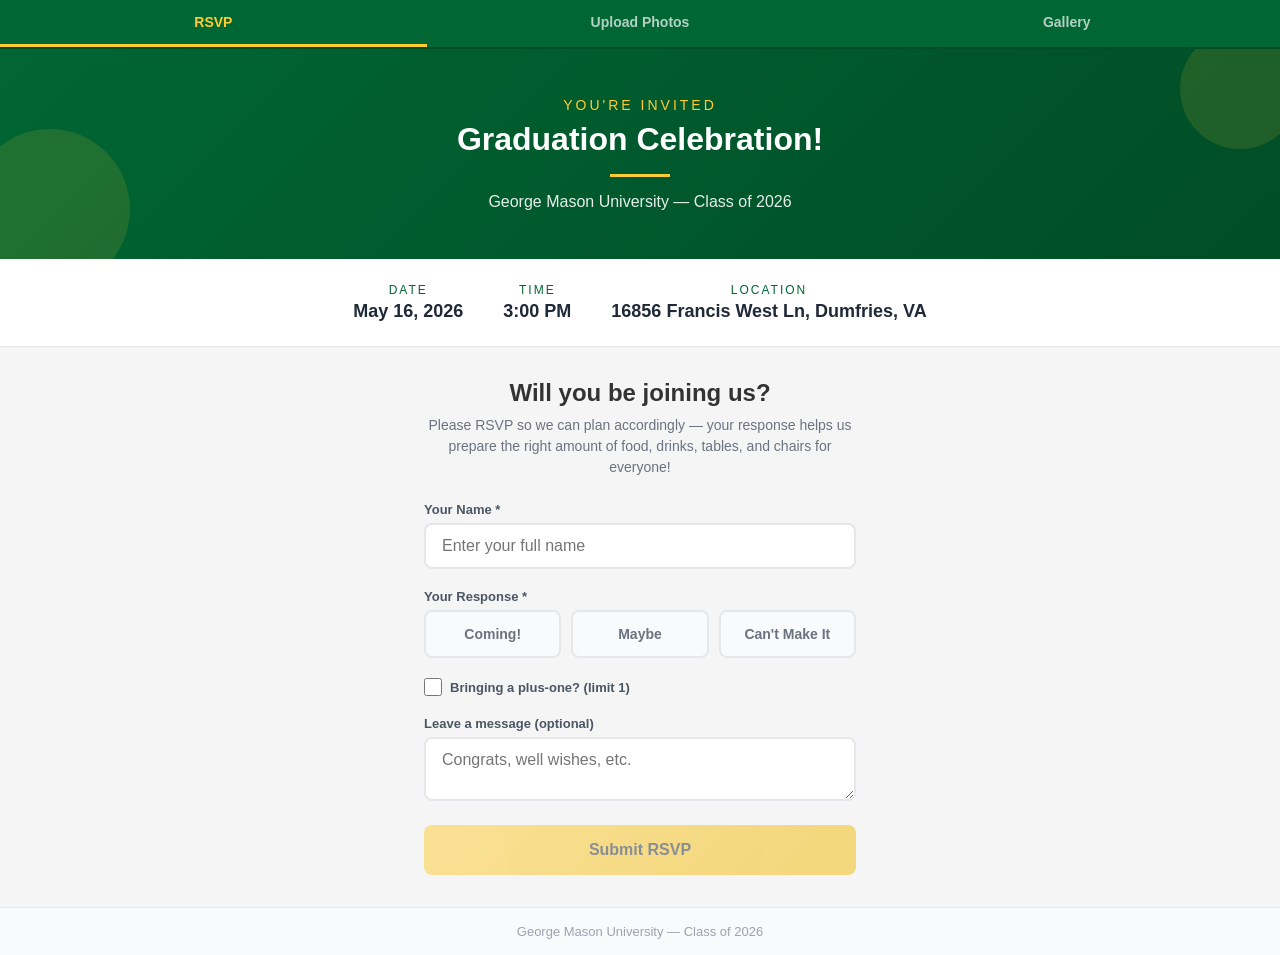
==== public/index.html @ f6e45eee "feat: merge RSVP, upload, and gallery into tabbed single page - New tab bar with RSVP | Upload Photo" ====
<!DOCTYPE html>
<html lang="en">
<head>
  <meta charset="UTF-8">
  <meta name="viewport" content="width=device-width, initial-scale=1.0">
  <meta name="robots" content="noindex, nofollow">
  <title>Graduation Celebration — George Mason University</title>
  <link rel="stylesheet" href="css/style.css">
</head>
<body>

  <!-- Tab Navigation -->
  <nav class="tab-bar">
    <button class="tab-btn active" data-tab="rsvp">RSVP</button>
    <button class="tab-btn" data-tab="upload">Upload Photos</button>
    <button class="tab-btn" data-tab="gallery">Gallery</button>
  </nav>

  <!-- ==================== RSVP TAB ==================== -->
  <div id="tab-rsvp" class="tab-content active">

    <!-- Hero -->
    <div class="hero">
      <p class="tag">You're Invited</p>
      <h1>Graduation Celebration!</h1>
      <div class="divider"></div>
      <p class="subtitle">George Mason University — Class of 2026</p>
    </div>

    <!-- Event Details -->
    <div class="event-details">
      <div>
        <p class="detail-label">Date</p>
        <p class="detail-value">May 16, 2026</p>
      </div>
      <div>
        <p class="detail-label">Time</p>
        <p class="detail-value">3:00 PM</p>
      </div>
      <div>
        <p class="detail-label">Location</p>
        <p class="detail-value">16856 Francis West Ln, Dumfries, VA</p>
      </div>
    </div>

    <!-- RSVP Form -->
    <div id="rsvp-form" class="form-container">
      <h2 style="text-align:center;margin-bottom:8px;">Will you be joining us?</h2>
      <p style="text-align:center;color:var(--gray-500);font-size:14px;margin-bottom:24px;line-height:1.5;">Please RSVP so we can plan accordingly — your response helps us prepare the right amount of food, drinks, tables, and chairs for everyone!</p>

      <div class="form-group">
        <label for="guest-name">Your Name *</label>
        <input type="text" id="guest-name" class="form-input" placeholder="Enter your full name" maxlength="199" required>
      </div>

      <div class="form-group">
        <label>Your Response *</label>
        <div class="response-buttons">
          <button type="button" class="response-btn" data-status="coming">Coming!</button>
          <button type="button" class="response-btn" data-status="maybe">Maybe</button>
          <button type="button" class="response-btn" data-status="not_coming">Can't Make It</button>
        </div>
      </div>

      <div class="form-group">
        <label style="display:flex;align-items:center;gap:8px;cursor:pointer;">
          <input type="checkbox" id="plus-one-check" style="width:18px;height:18px;accent-color:var(--gmu-green);">
          Bringing a plus-one? (limit 1)
        </label>
        <div id="plus-one-names" class="plus-one-names hidden" style="margin-top:10px;">
          <p class="section-label">Guest Name</p>
          <input type="text" id="plus-one-name" class="form-input" placeholder="Your guest's name" maxlength="199" required>
        </div>
      </div>

      <div class="form-group">
        <label for="guest-message">Leave a message (optional)</label>
        <textarea id="guest-message" class="form-input" placeholder="Congrats, well wishes, etc." maxlength="1999"></textarea>
      </div>

      <button type="button" id="submit-rsvp" class="btn-submit" disabled>Submit RSVP</button>
    </div>

    <!-- Success Message -->
    <div id="rsvp-success" class="success-message hidden">
      <h2 id="success-heading">Thank you!</h2>
      <p id="success-text"></p>
    </div>

    <!-- Footer -->
    <div class="footer">George Mason University — Class of 2026</div>
  </div>

  <!-- ==================== UPLOAD TAB ==================== -->
  <div id="tab-upload" class="tab-content">

    <!-- Hero -->
    <div class="hero">
      <p class="tag">Graduation Party 2026</p>
      <h1>Share Your Photos!</h1>
      <div class="divider"></div>
      <p class="subtitle">Upload pics from the celebration</p>
    </div>

    <!-- Upload Form -->
    <div id="upload-form" class="form-container">

      <div class="form-group">
        <label for="uploader-name">Your Name (optional)</label>
        <input type="text" id="uploader-name" class="form-input" placeholder="So we know who took these!">
      </div>

      <div class="form-group">
        <div class="upload-area" id="upload-area">
          <div class="icon">📸</div>
          <p class="label">Tap to choose photos</p>
          <p class="hint">or take a new one with your camera</p>
        </div>
        <input type="file" id="file-input" accept="image/*" capture="environment" multiple hidden>
      </div>

      <div id="thumbnails-container" class="form-group hidden">
        <label id="photo-count-label">Selected (0 photos)</label>
        <div id="thumbnails" class="thumbnails"></div>
      </div>

      <button type="button" id="upload-btn" class="btn-submit" disabled>Select photos to upload</button>

      <div id="upload-progress" class="upload-progress hidden">
        <span class="spinner"></span>
        <span id="progress-text">Uploading...</span>
      </div>
    </div>

    <!-- Success -->
    <div id="upload-success" class="success-message hidden">
      <h2>Uploaded!</h2>
      <p>Your photos have been added to the gallery.</p>
      <button type="button" id="upload-more-btn" class="btn-submit" style="max-width:300px;margin:24px auto 0;">Add More Photos</button>
    </div>

    <!-- Footer -->
    <div class="footer">George Mason University — Class of 2026</div>
  </div>

  <!-- ==================== GALLERY TAB ==================== -->
  <div id="tab-gallery" class="tab-content">

    <!-- Hero -->
    <div class="hero">
      <p class="tag">Graduation Party 2026</p>
      <h1>Photo Gallery</h1>
      <div class="divider"></div>
      <p class="subtitle" id="photo-total">Loading photos...</p>
    </div>

    <!-- Filters -->
    <div id="filter-chips" class="filter-chips"></div>

    <!-- Gallery Grid -->
    <div id="gallery-grid" class="gallery-grid"></div>

    <!-- Empty state -->
    <div id="empty-state" class="success-message hidden">
      <h2>No photos yet</h2>
      <p>Photos uploaded at the event will appear here!</p>
    </div>

    <!-- Lightbox -->
    <div id="lightbox" class="lightbox hidden">
      <span class="close" id="lightbox-close">&times;</span>
      <img id="lightbox-img" src="" alt="Full size photo">
      <div class="info" id="lightbox-info"></div>
    </div>

    <!-- Footer -->
    <div class="footer">
      <button type="button" id="download-all-btn" class="btn-action primary" style="margin-bottom:12px;">Download All Photos</button>
      <p>George Mason University — Class of 2026</p>
    </div>
  </div>

  <script type="module" src="js/tabs.js"></script>
</body>
</html>
---- public/css/style.css ----
/* === Reset & Base === */
*, *::before, *::after { box-sizing: border-box; margin: 0; padding: 0; }
body {
  font-family: -apple-system, BlinkMacSystemFont, 'Segoe UI', Roboto, sans-serif;
  color: #333;
  background: #f5f5f5;
  min-height: 100vh;
}
a { color: #006633; text-decoration: none; }

/* === Tab Navigation === */
.tab-bar {
  position: sticky;
  top: 0;
  z-index: 100;
  display: flex;
  background: var(--gmu-green);
  border-bottom: 2px solid var(--gmu-green-dark);
}
.tab-btn {
  flex: 1;
  padding: 14px 8px;
  background: none;
  border: none;
  border-bottom: 3px solid transparent;
  color: rgba(255,255,255,0.7);
  font-size: 14px;
  font-weight: 600;
  font-family: inherit;
  cursor: pointer;
  transition: all 0.2s;
  text-align: center;
}
.tab-btn:hover { color: var(--white); }
.tab-btn.active {
  color: var(--gmu-gold);
  border-bottom-color: var(--gmu-gold);
}

/* === Tab Content === */
.tab-content { display: none; }
.tab-content.active { display: block; }

/* === GMU Colors === */
:root {
  --gmu-green: #006633;
  --gmu-green-dark: #004d26;
  --gmu-gold: #FFCC33;
  --gmu-gold-dark: #f0b800;
  --white: #ffffff;
  --gray-50: #f9fafb;
  --gray-100: #f3f4f6;
  --gray-200: #e5e7eb;
  --gray-400: #9ca3af;
  --gray-500: #6b7280;
  --gray-600: #4b5563;
  --gray-700: #374151;
  --gray-800: #1f2937;
  --red: #e74c3c;
}

/* === Hero Banner === */
.hero {
  background: linear-gradient(135deg, var(--gmu-green) 0%, var(--gmu-green-dark) 100%);
  padding: 48px 24px;
  text-align: center;
  color: var(--white);
  position: relative;
  overflow: hidden;
}
.hero::before, .hero::after {
  content: '';
  position: absolute;
  background: var(--gmu-gold);
  border-radius: 50%;
  opacity: 0.12;
}
.hero::before { width: 120px; height: 120px; top: -20px; right: -20px; }
.hero::after { width: 160px; height: 160px; bottom: -30px; left: -30px; }
.hero .tag {
  font-size: 14px;
  text-transform: uppercase;
  letter-spacing: 3px;
  color: var(--gmu-gold);
  margin-bottom: 8px;
}
.hero h1 { font-size: 32px; font-weight: 700; }
.hero .divider {
  width: 60px; height: 3px;
  background: var(--gmu-gold);
  margin: 16px auto;
}
.hero .subtitle {
  font-size: 16px;
  opacity: 0.9;
}

/* === Event Details Bar === */
.event-details {
  padding: 24px;
  text-align: center;
  border-bottom: 1px solid var(--gray-200);
  background: var(--white);
  display: flex;
  justify-content: center;
  gap: 40px;
  flex-wrap: wrap;
}
.event-details .detail-label {
  font-size: 12px;
  text-transform: uppercase;
  letter-spacing: 2px;
  color: var(--gmu-green);
  margin-bottom: 4px;
}
.event-details .detail-value {
  font-size: 18px;
  font-weight: 600;
  color: var(--gray-800);
}

/* === Form Elements === */
.form-container {
  max-width: 480px;
  margin: 0 auto;
  padding: 32px 24px;
}
.form-group { margin-bottom: 20px; }
.form-group label {
  display: block;
  font-size: 13px;
  font-weight: 600;
  color: var(--gray-600);
  margin-bottom: 6px;
}
.form-input {
  width: 100%;
  border: 2px solid var(--gray-200);
  border-radius: 8px;
  padding: 12px 16px;
  font-size: 16px;
  color: var(--gray-800);
  transition: border-color 0.2s;
  font-family: inherit;
}
.form-input:focus {
  outline: none;
  border-color: var(--gmu-green);
}
textarea.form-input { resize: vertical; min-height: 60px; }

/* === Response Buttons === */
.response-buttons { display: flex; gap: 10px; }
.response-btn {
  flex: 1;
  padding: 14px;
  border-radius: 8px;
  text-align: center;
  font-weight: 600;
  font-size: 14px;
  cursor: pointer;
  border: 2px solid var(--gray-200);
  background: var(--gray-50);
  color: var(--gray-500);
  transition: all 0.2s;
}
.response-btn:hover { border-color: var(--gmu-green); }
.response-btn.active-coming { background: var(--gmu-green); color: var(--white); border-color: var(--gmu-green); }
.response-btn.active-maybe { background: var(--gmu-gold); color: var(--gray-800); border-color: var(--gmu-gold); }
.response-btn.active-not-coming { background: var(--red); color: var(--white); border-color: var(--red); }

/* === Plus-One Stepper === */
.stepper { display: flex; align-items: center; gap: 16px; margin-bottom: 12px; }
.stepper-btn {
  width: 36px; height: 36px;
  border-radius: 50%;
  display: flex;
  align-items: center;
  justify-content: center;
  font-weight: bold;
  font-size: 18px;
  cursor: pointer;
  border: none;
  transition: opacity 0.2s;
}
.stepper-btn:disabled { opacity: 0.4; cursor: not-allowed; }
.stepper-btn.minus { background: var(--gray-100); color: var(--gray-600); }
.stepper-btn.plus { background: var(--gmu-green); color: var(--white); }
.stepper-count { font-size: 20px; font-weight: 600; min-width: 24px; text-align: center; }

.plus-one-names {
  background: var(--gray-50);
  border-radius: 8px;
  padding: 14px;
  border: 1px solid var(--gray-200);
}
.plus-one-names .section-label {
  font-size: 11px;
  text-transform: uppercase;
  letter-spacing: 1px;
  color: var(--gmu-green);
  font-weight: 600;
  margin-bottom: 10px;
}
.plus-one-names .form-input { margin-bottom: 8px; }
.plus-one-names .form-input:last-child { margin-bottom: 0; }

/* === Submit Button === */
.btn-submit {
  width: 100%;
  padding: 16px;
  border-radius: 8px;
  text-align: center;
  font-weight: 700;
  font-size: 16px;
  color: var(--gray-800);
  background: linear-gradient(135deg, var(--gmu-gold), var(--gmu-gold-dark));
  border: none;
  cursor: pointer;
  transition: opacity 0.2s;
  font-family: inherit;
}
.btn-submit:hover { opacity: 0.9; }
.btn-submit:disabled { opacity: 0.5; cursor: not-allowed; }

/* === Spinner === */
.spinner {
  display: inline-block;
  width: 18px; height: 18px;
  border: 3px solid var(--gray-400);
  border-top-color: var(--gmu-green);
  border-radius: 50%;
  animation: spin 0.6s linear infinite;
  vertical-align: middle;
}
@keyframes spin { to { transform: rotate(360deg); } }

/* === Success Message === */
.success-message {
  text-align: center;
  padding: 48px 24px;
}
.success-message h2 { color: var(--gmu-green); margin-bottom: 8px; }
.success-message p { color: var(--gray-500); }

/* === Upload Area === */
.upload-area {
  border: 3px dashed var(--gmu-green);
  border-radius: 12px;
  padding: 32px 20px;
  text-align: center;
  background: #f0faf4;
  cursor: pointer;
  transition: background 0.2s;
}
.upload-area:hover { background: #e0f5ea; }
.upload-area .icon { font-size: 36px; margin-bottom: 8px; }
.upload-area .label { font-size: 15px; font-weight: 600; color: var(--gmu-green); }
.upload-area .hint { font-size: 12px; color: var(--gray-400); margin-top: 4px; }

/* === Thumbnail Previews === */
.thumbnails { display: flex; gap: 8px; flex-wrap: wrap; margin-bottom: 16px; }
.thumbnail {
  width: 72px; height: 72px;
  border-radius: 8px;
  overflow: hidden;
  position: relative;
  background: var(--gray-100);
}
.thumbnail img { width: 100%; height: 100%; object-fit: cover; }
.thumbnail .remove {
  position: absolute; top: -4px; right: -4px;
  width: 20px; height: 20px;
  background: var(--red); border-radius: 50%;
  color: var(--white); font-size: 12px;
  display: flex; align-items: center; justify-content: center;
  cursor: pointer; border: 2px solid var(--white);
}

/* === Upload Progress === */
.upload-progress {
  background: #f0faf4;
  border-radius: 8px;
  padding: 10px 14px;
  display: flex;
  align-items: center;
  gap: 10px;
  font-size: 13px;
  color: var(--gmu-green);
  font-weight: 500;
}

/* === Photo Gallery Grid === */
.gallery-grid {
  display: grid;
  grid-template-columns: repeat(auto-fill, minmax(200px, 1fr));
  gap: 8px;
  padding: 16px;
}
.gallery-item {
  aspect-ratio: 1;
  border-radius: 8px;
  overflow: hidden;
  cursor: pointer;
  position: relative;
}
.gallery-item img { width: 100%; height: 100%; object-fit: cover; transition: transform 0.2s; }
.gallery-item:hover img { transform: scale(1.05); }
.gallery-item .photo-info {
  position: absolute; bottom: 0; left: 0; right: 0;
  background: linear-gradient(transparent, rgba(0,0,0,0.7));
  padding: 8px;
  color: var(--white);
  font-size: 11px;
  opacity: 0;
  transition: opacity 0.2s;
}
.gallery-item:hover .photo-info { opacity: 1; }

/* === Filter Chips === */
.filter-chips { display: flex; gap: 8px; padding: 16px; flex-wrap: wrap; }
.chip {
  padding: 6px 14px;
  border-radius: 20px;
  font-size: 12px;
  font-weight: 500;
  cursor: pointer;
  border: none;
  background: var(--gray-100);
  color: var(--gray-500);
  transition: all 0.2s;
  font-family: inherit;
}
.chip.active { background: var(--gmu-green); color: var(--white); font-weight: 600; }

/* === Lightbox === */
.lightbox {
  position: fixed; inset: 0;
  background: rgba(0,0,0,0.9);
  display: flex; align-items: center; justify-content: center;
  z-index: 1000;
  cursor: pointer;
}
.lightbox img { max-width: 90%; max-height: 90%; object-fit: contain; border-radius: 4px; }
.lightbox .info {
  position: absolute; bottom: 24px;
  color: var(--white);
  text-align: center;
  font-size: 14px;
}
.lightbox .close {
  position: absolute; top: 16px; right: 16px;
  color: var(--white); font-size: 32px;
  cursor: pointer;
}
.lightbox.hidden { display: none; }

/* === Admin Nav === */
.admin-nav {
  background: var(--gmu-green);
  padding: 12px 24px;
  display: flex;
  justify-content: space-between;
  align-items: center;
}
.admin-nav .brand { color: var(--gmu-gold); font-weight: 700; font-size: 16px; }
.admin-nav .user-info { display: flex; align-items: center; gap: 12px; }
.admin-nav .email { color: var(--white); font-size: 13px; opacity: 0.8; }
.btn-signout {
  padding: 6px 14px;
  background: rgba(255,255,255,0.15);
  border-radius: 6px;
  color: var(--white);
  font-size: 12px;
  font-weight: 600;
  cursor: pointer;
  border: none;
  font-family: inherit;
}

/* === Stat Cards === */
.stat-cards { display: grid; grid-template-columns: repeat(4, 1fr); gap: 12px; margin-bottom: 24px; }
.stat-card {
  background: var(--white);
  border-radius: 10px;
  padding: 18px;
  text-align: center;
  box-shadow: 0 1px 3px rgba(0,0,0,0.08);
}
.stat-card .stat-label {
  font-size: 11px;
  text-transform: uppercase;
  letter-spacing: 1px;
  color: var(--gray-400);
  margin-bottom: 6px;
}
.stat-card .stat-value { font-size: 32px; font-weight: 700; }
.stat-card .stat-sub { font-size: 11px; color: var(--gray-400); margin-top: 4px; }
.stat-value.green { color: var(--gmu-green); }
.stat-value.gold { color: var(--gmu-gold-dark); }
.stat-value.red { color: var(--red); }

/* === Headcount Banner === */
.headcount-banner {
  background: var(--gmu-green);
  border-radius: 10px;
  padding: 16px 20px;
  margin-bottom: 24px;
  display: flex;
  justify-content: space-between;
  align-items: center;
}
.headcount-banner .label { color: var(--gmu-gold); font-size: 12px; text-transform: uppercase; letter-spacing: 1px; }
.headcount-banner .sublabel { color: rgba(255,255,255,0.7); font-size: 13px; margin-top: 4px; }
.headcount-banner .count { font-size: 40px; font-weight: 700; color: var(--white); }

/* === Action Buttons === */
.action-buttons { display: flex; gap: 10px; margin-bottom: 20px; flex-wrap: wrap; }
.btn-action {
  padding: 10px 20px;
  border-radius: 8px;
  font-size: 13px;
  font-weight: 600;
  cursor: pointer;
  border: none;
  font-family: inherit;
  transition: opacity 0.2s;
}
.btn-action:hover { opacity: 0.85; }
.btn-action.primary { background: var(--gmu-gold); color: var(--gray-800); }
.btn-action.secondary { background: var(--white); color: var(--gmu-green); border: 2px solid var(--gmu-green); }
.btn-action.ghost { background: var(--white); color: var(--gray-500); border: 2px solid var(--gray-200); }

/* === RSVP Table === */
.rsvp-table-container {
  background: var(--white);
  border-radius: 10px;
  box-shadow: 0 1px 3px rgba(0,0,0,0.08);
  overflow-x: auto;
}
.table-header {
  padding: 16px 20px;
  border-bottom: 1px solid var(--gray-200);
  display: flex;
  justify-content: space-between;
  align-items: center;
}
.table-header h3 { font-size: 15px; }
.rsvp-table { width: 100%; border-collapse: collapse; }
.rsvp-table thead th {
  padding: 10px 20px;
  background: var(--gray-50);
  border-bottom: 1px solid var(--gray-200);
  font-size: 11px;
  text-transform: uppercase;
  letter-spacing: 1px;
  color: var(--gray-400);
  font-weight: 600;
  text-align: left;
}
.rsvp-table tbody td {
  padding: 14px 20px;
  border-bottom: 1px solid var(--gray-100);
  font-size: 13px;
}
.rsvp-table tbody tr:last-child td { border-bottom: none; }

/* === Status Badges === */
.badge {
  padding: 3px 10px;
  border-radius: 12px;
  font-size: 11px;
  font-weight: 600;
  display: inline-block;
}
.badge.coming { background: #e8f5e9; color: var(--gmu-green); }
.badge.maybe { background: #fff8e1; color: #f0a500; }
.badge.not-coming { background: #fce4ec; color: var(--red); }

/* === Delete Button === */
.btn-delete {
  color: var(--red);
  cursor: pointer;
  font-size: 12px;
  background: none;
  border: none;
  font-weight: 500;
  font-family: inherit;
}
.btn-delete:hover { text-decoration: underline; }

/* === Auth Form === */
.auth-container {
  max-width: 400px;
  margin: 80px auto;
  padding: 32px;
  background: var(--white);
  border-radius: 12px;
  box-shadow: 0 2px 8px rgba(0,0,0,0.1);
  text-align: center;
}
.auth-container h2 { color: var(--gmu-green); margin-bottom: 24px; }
.auth-error {
  background: #fce4ec;
  color: var(--red);
  padding: 10px;
  border-radius: 8px;
  font-size: 13px;
  margin-bottom: 16px;
  display: none;
}

/* === Footer === */
.footer {
  background: var(--gray-50);
  padding: 16px;
  text-align: center;
  font-size: 13px;
  color: var(--gray-400);
  border-top: 1px solid var(--gray-200);
}

/* === Live Indicator === */
.live-indicator {
  text-align: center;
  margin-top: 16px;
  font-size: 12px;
  color: var(--gray-400);
}
.live-dot {
  display: inline-block;
  width: 8px; height: 8px;
  background: var(--gmu-green);
  border-radius: 50%;
  margin-right: 6px;
  animation: pulse 2s infinite;
}
@keyframes pulse {
  0%, 100% { opacity: 1; }
  50% { opacity: 0.4; }
}

/* === QR Modal === */
.qr-modal {
  position: fixed; inset: 0;
  background: rgba(0,0,0,0.5);
  display: flex; align-items: center; justify-content: center;
  z-index: 1000;
}
.qr-modal.hidden { display: none; }
.qr-modal .qr-content {
  background: var(--white);
  border-radius: 12px;
  padding: 32px;
  text-align: center;
  max-width: 360px;
}
.qr-modal .qr-content h3 { margin-bottom: 16px; color: var(--gmu-green); }
.qr-modal .qr-content canvas { margin: 16px auto; }
.qr-modal .qr-content p { font-size: 13px; color: var(--gray-500); margin-top: 12px; }

/* === Responsive === */
@media (max-width: 768px) {
  .hero { padding: 36px 20px; }
  .hero h1 { font-size: 24px; }
  .event-details { gap: 20px; }
  .stat-cards { grid-template-columns: repeat(2, 1fr); }
  .gallery-grid { grid-template-columns: repeat(auto-fill, minmax(140px, 1fr)); }
  .rsvp-table { font-size: 12px; }
  .rsvp-table thead th, .rsvp-table tbody td { padding: 10px 12px; }
  .headcount-banner { flex-direction: column; text-align: center; gap: 8px; }
  .headcount-banner .count { font-size: 32px; }
}
@media (max-width: 480px) {
  .response-buttons { flex-direction: column; }
  .stat-cards { grid-template-columns: 1fr 1fr; }
  .action-buttons { flex-direction: column; }
}

/* === Hidden utility === */
.hidden { display: none !important; }
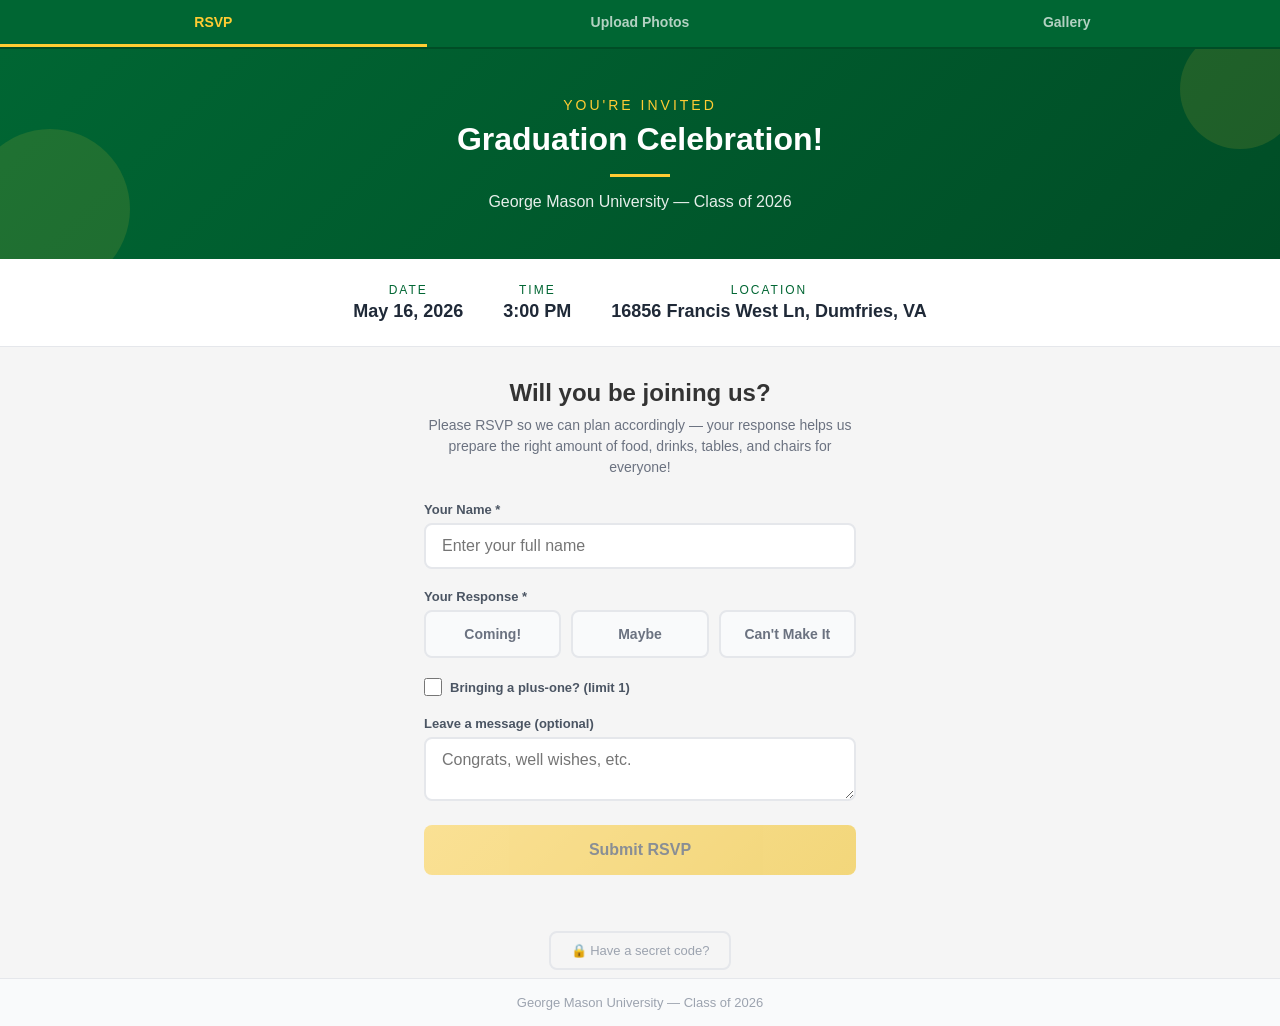
==== commit aa21e462: "feat: add secret code memories feature with confetti animation - Secret code entry (GQPB) on RSVP ta" ====
--- a/public/index.html
+++ b/public/index.html
@@ -5,7 +5,7 @@
   <meta name="viewport" content="width=device-width, initial-scale=1.0">
   <meta name="robots" content="noindex, nofollow">
   <title>Graduation Celebration — George Mason University</title>
-  <link rel="stylesheet" href="css/style.css">
+  <link rel="stylesheet" href="css/style.css?v=3">
 </head>
 <body>
 
@@ -14,6 +14,7 @@
     <button class="tab-btn active" data-tab="rsvp">RSVP</button>
     <button class="tab-btn" data-tab="upload">Upload Photos</button>
     <button class="tab-btn" data-tab="gallery">Gallery</button>
+    <button class="tab-btn memories-tab hidden" data-tab="memories" id="memories-tab-btn">Memories</button>
   </nav>
 
   <!-- ==================== RSVP TAB ==================== -->
@@ -87,8 +88,29 @@
       <p id="success-text"></p>
     </div>
 
+    <!-- Secret Code Entry -->
+    <div style="text-align:center;padding:24px 0 8px;">
+      <button type="button" class="secret-code-btn" id="secret-code-btn">🔒 Have a secret code?</button>
+    </div>
+
     <!-- Footer -->
     <div class="footer">George Mason University — Class of 2026</div>
+  </div>
+
+  <!-- Code Entry Modal -->
+  <div id="code-modal" class="code-modal hidden">
+    <div class="code-modal-content">
+      <h3>Enter Secret Code</h3>
+      <div class="code-inputs" id="code-inputs">
+        <input type="text" class="code-input" maxlength="1" autocomplete="off">
+        <input type="text" class="code-input" maxlength="1" autocomplete="off">
+        <input type="text" class="code-input" maxlength="1" autocomplete="off">
+        <input type="text" class="code-input" maxlength="1" autocomplete="off">
+      </div>
+      <div class="code-error" id="code-error"></div>
+      <button type="button" class="btn-submit" id="code-unlock-btn" style="max-width:200px;margin:0 auto;">Unlock</button>
+      <button type="button" id="code-close-btn" style="background:none;border:none;color:var(--gray-400);font-size:13px;margin-top:12px;cursor:pointer;font-family:inherit;">Cancel</button>
+    </div>
   </div>
 
   <!-- ==================== UPLOAD TAB ==================== -->
@@ -166,13 +188,6 @@
       <p>Photos uploaded at the event will appear here!</p>
     </div>
 
-    <!-- Lightbox -->
-    <div id="lightbox" class="lightbox hidden">
-      <span class="close" id="lightbox-close">&times;</span>
-      <img id="lightbox-img" src="" alt="Full size photo">
-      <div class="info" id="lightbox-info"></div>
-    </div>
-
     <!-- Footer -->
     <div class="footer">
       <button type="button" id="download-all-btn" class="btn-action primary" style="margin-bottom:12px;">Download All Photos</button>
@@ -180,6 +195,34 @@
     </div>
   </div>
 
+  <!-- ==================== MEMORIES TAB (hidden until unlocked) ==================== -->
+  <div id="tab-memories" class="tab-content hidden">
+
+    <!-- Cotton Candy Hero -->
+    <div class="hero-memories">
+      <h1>Girl Queen Pussy Boss</h1>
+    </div>
+
+    <!-- Memories Grid -->
+    <div id="memories-grid" class="memories-grid"></div>
+
+    <!-- Empty state -->
+    <div id="memories-empty" class="memories-empty hidden">
+      <h2>Memories coming soon!</h2>
+      <p>Check back later for photos and videos.</p>
+    </div>
+
+    <!-- Footer -->
+    <div class="memories-footer">Made with love</div>
+  </div>
+
+  <!-- Shared Lightbox (used by gallery and memories) -->
+  <div id="lightbox" class="lightbox hidden">
+    <span class="close" id="lightbox-close">&times;</span>
+    <img id="lightbox-img" src="" alt="Full size photo">
+    <div class="info" id="lightbox-info"></div>
+  </div>
+
   <script type="module" src="js/tabs.js"></script>
 </body>
 </html>
--- a/public/css/style.css
+++ b/public/css/style.css
@@ -559,6 +559,181 @@
 .qr-modal .qr-content canvas { margin: 16px auto; }
 .qr-modal .qr-content p { font-size: 13px; color: var(--gray-500); margin-top: 12px; }
 
+/* === Secret Code Entry === */
+.secret-code-btn {
+  display: inline-flex;
+  align-items: center;
+  gap: 6px;
+  background: none;
+  border: 2px solid var(--gray-200);
+  border-radius: 8px;
+  padding: 10px 20px;
+  color: var(--gray-400);
+  font-size: 13px;
+  cursor: pointer;
+  font-family: inherit;
+  transition: border-color 0.2s;
+}
+.secret-code-btn:hover { border-color: var(--gray-400); }
+
+.code-modal {
+  position: fixed; inset: 0;
+  background: rgba(0,0,0,0.5);
+  display: flex; align-items: center; justify-content: center;
+  z-index: 1000;
+}
+.code-modal.hidden { display: none; }
+.code-modal-content {
+  background: var(--white);
+  border-radius: 12px;
+  padding: 32px;
+  text-align: center;
+  max-width: 320px;
+  width: 90%;
+}
+.code-modal-content h3 { color: var(--gray-800); margin-bottom: 16px; }
+.code-inputs {
+  display: flex;
+  gap: 8px;
+  justify-content: center;
+  margin-bottom: 16px;
+}
+.code-input {
+  width: 48px; height: 56px;
+  border: 2px solid var(--gray-200);
+  border-radius: 8px;
+  font-size: 24px;
+  font-weight: 700;
+  text-align: center;
+  text-transform: uppercase;
+  font-family: inherit;
+  color: var(--gray-800);
+  transition: border-color 0.2s;
+}
+.code-input:focus { outline: none; border-color: #FF9ECD; }
+.code-error {
+  color: var(--red);
+  font-size: 13px;
+  margin-bottom: 12px;
+  min-height: 20px;
+}
+.code-inputs.shake {
+  animation: shake 0.4s ease-in-out;
+}
+@keyframes shake {
+  0%, 100% { transform: translateX(0); }
+  20%, 60% { transform: translateX(-8px); }
+  40%, 80% { transform: translateX(8px); }
+}
+
+/* === Confetti === */
+.confetti-container {
+  position: fixed;
+  top: 0; left: 0;
+  width: 100%; height: 100%;
+  pointer-events: none;
+  z-index: 9999;
+  overflow: hidden;
+}
+.confetti-piece {
+  position: absolute;
+  top: -20px;
+  width: 10px; height: 10px;
+  opacity: 0.9;
+  animation: confetti-fall linear forwards;
+}
+@keyframes confetti-fall {
+  0% { transform: translateY(0) rotate(0deg); opacity: 1; }
+  100% { transform: translateY(100vh) rotate(720deg); opacity: 0; }
+}
+
+/* === Cotton Candy Theme (Memories) === */
+.hero-memories {
+  background: linear-gradient(135deg, #FF9ECD 0%, #E8B4F8 50%, #B5E8F7 100%);
+  padding: 48px 24px;
+  text-align: center;
+  color: var(--white);
+  position: relative;
+  overflow: hidden;
+}
+.hero-memories h1 {
+  font-size: 32px;
+  font-weight: 700;
+  text-shadow: 0 2px 4px rgba(0,0,0,0.1);
+}
+
+.tab-btn.memories-tab { color: rgba(255,255,255,0.7); }
+.tab-btn.memories-tab.active { color: #FF9ECD; border-bottom-color: #FF9ECD; }
+
+.memories-grid {
+  display: grid;
+  grid-template-columns: repeat(auto-fill, minmax(200px, 1fr));
+  gap: 8px;
+  padding: 16px;
+}
+.memories-item {
+  aspect-ratio: 1;
+  border-radius: 8px;
+  overflow: hidden;
+  cursor: pointer;
+  position: relative;
+  background: var(--gray-100);
+}
+.memories-item img, .memories-item video {
+  width: 100%; height: 100%; object-fit: cover;
+  transition: transform 0.2s;
+}
+.memories-item:hover img, .memories-item:hover video { transform: scale(1.05); }
+.memories-item .video-play {
+  position: absolute;
+  top: 50%; left: 50%;
+  transform: translate(-50%, -50%);
+  width: 48px; height: 48px;
+  background: rgba(0,0,0,0.5);
+  border-radius: 50%;
+  display: flex; align-items: center; justify-content: center;
+  color: white; font-size: 20px;
+  pointer-events: none;
+}
+.memories-empty {
+  text-align: center;
+  padding: 48px 24px;
+  color: #FF9ECD;
+}
+.memories-footer {
+  background: rgba(255,158,205,0.1);
+  padding: 16px;
+  text-align: center;
+  font-size: 13px;
+  color: #FF9ECD;
+}
+
+/* === Admin Memories Section === */
+.memories-admin-grid {
+  display: grid;
+  grid-template-columns: repeat(auto-fill, minmax(120px, 1fr));
+  gap: 8px;
+  margin-top: 12px;
+}
+.memories-admin-item {
+  aspect-ratio: 1;
+  border-radius: 8px;
+  overflow: hidden;
+  position: relative;
+  background: var(--gray-100);
+}
+.memories-admin-item img, .memories-admin-item video {
+  width: 100%; height: 100%; object-fit: cover;
+}
+.memories-admin-item .delete-overlay {
+  position: absolute; top: 4px; right: 4px;
+  width: 24px; height: 24px;
+  background: var(--red); border-radius: 50%;
+  color: white; font-size: 14px;
+  display: flex; align-items: center; justify-content: center;
+  cursor: pointer; border: 2px solid white;
+}
+
 /* === Responsive === */
 @media (max-width: 768px) {
   .hero { padding: 36px 20px; }
@@ -566,6 +741,7 @@
   .event-details { gap: 20px; }
   .stat-cards { grid-template-columns: repeat(2, 1fr); }
   .gallery-grid { grid-template-columns: repeat(auto-fill, minmax(140px, 1fr)); }
+  .memories-grid { grid-template-columns: repeat(auto-fill, minmax(140px, 1fr)); }
   .rsvp-table { font-size: 12px; }
   .rsvp-table thead th, .rsvp-table tbody td { padding: 10px 12px; }
   .headcount-banner { flex-direction: column; text-align: center; gap: 8px; }
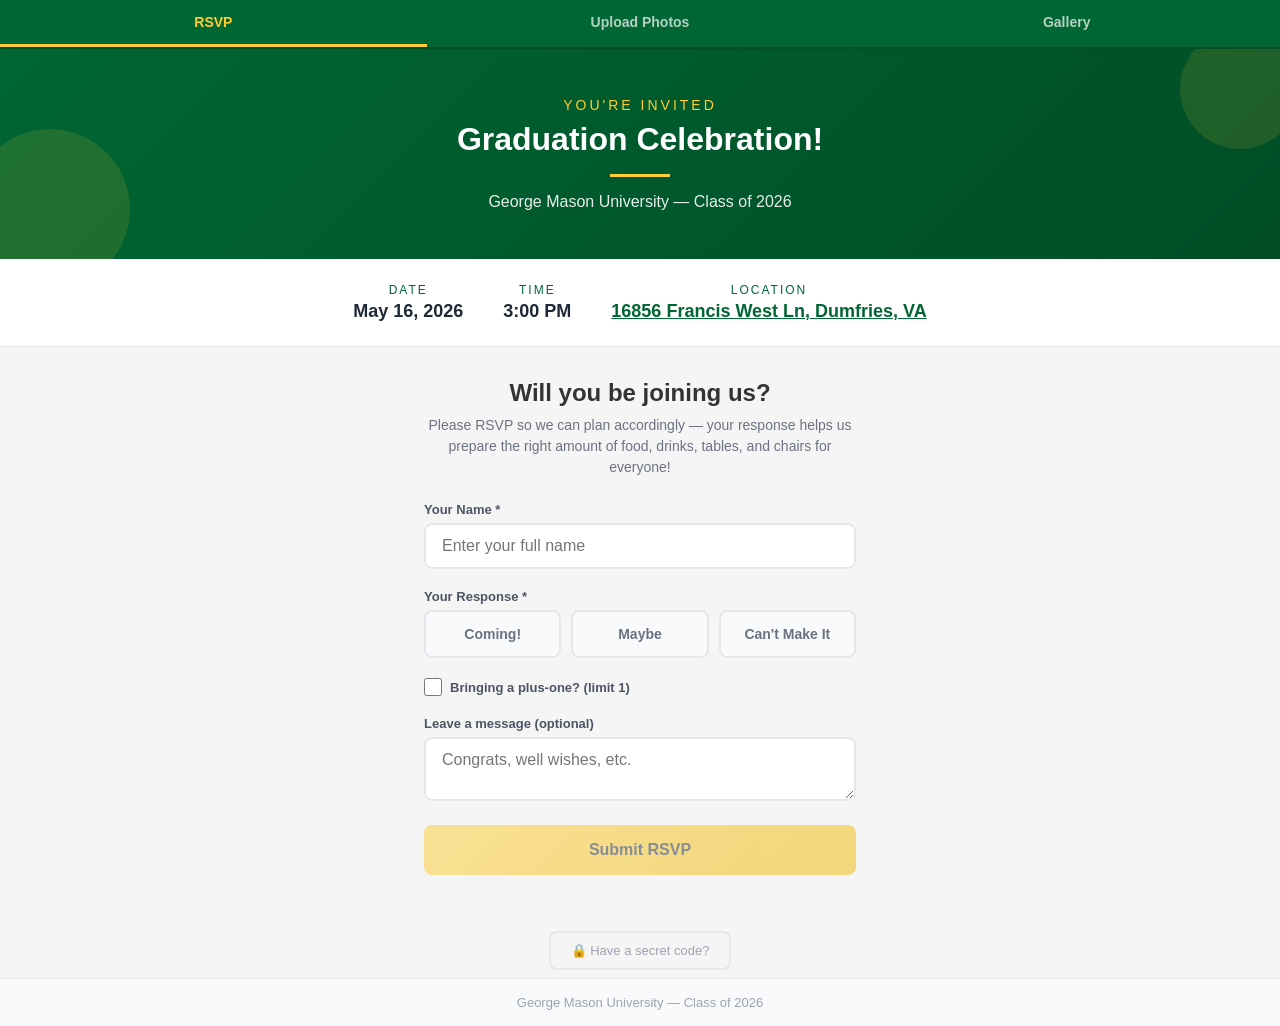
==== commit 55235af8: "feat: make address a clickable Google Maps link" ====
--- a/public/index.html
+++ b/public/index.html
@@ -40,7 +40,7 @@
       </div>
       <div>
         <p class="detail-label">Location</p>
-        <p class="detail-value">16856 Francis West Ln, Dumfries, VA</p>
+        <p class="detail-value"><a href="https://www.google.com/maps/search/?api=1&query=16856+Francis+West+Ln+Dumfries+VA+22026" target="_blank" rel="noopener" style="color:var(--gmu-green);text-decoration:underline;">16856 Francis West Ln, Dumfries, VA</a></p>
       </div>
     </div>
 
@@ -223,6 +223,6 @@
     <div class="info" id="lightbox-info"></div>
   </div>
 
-  <script type="module" src="js/tabs.js"></script>
+  <script type="module" src="js/tabs.js?v=2"></script>
 </body>
 </html>
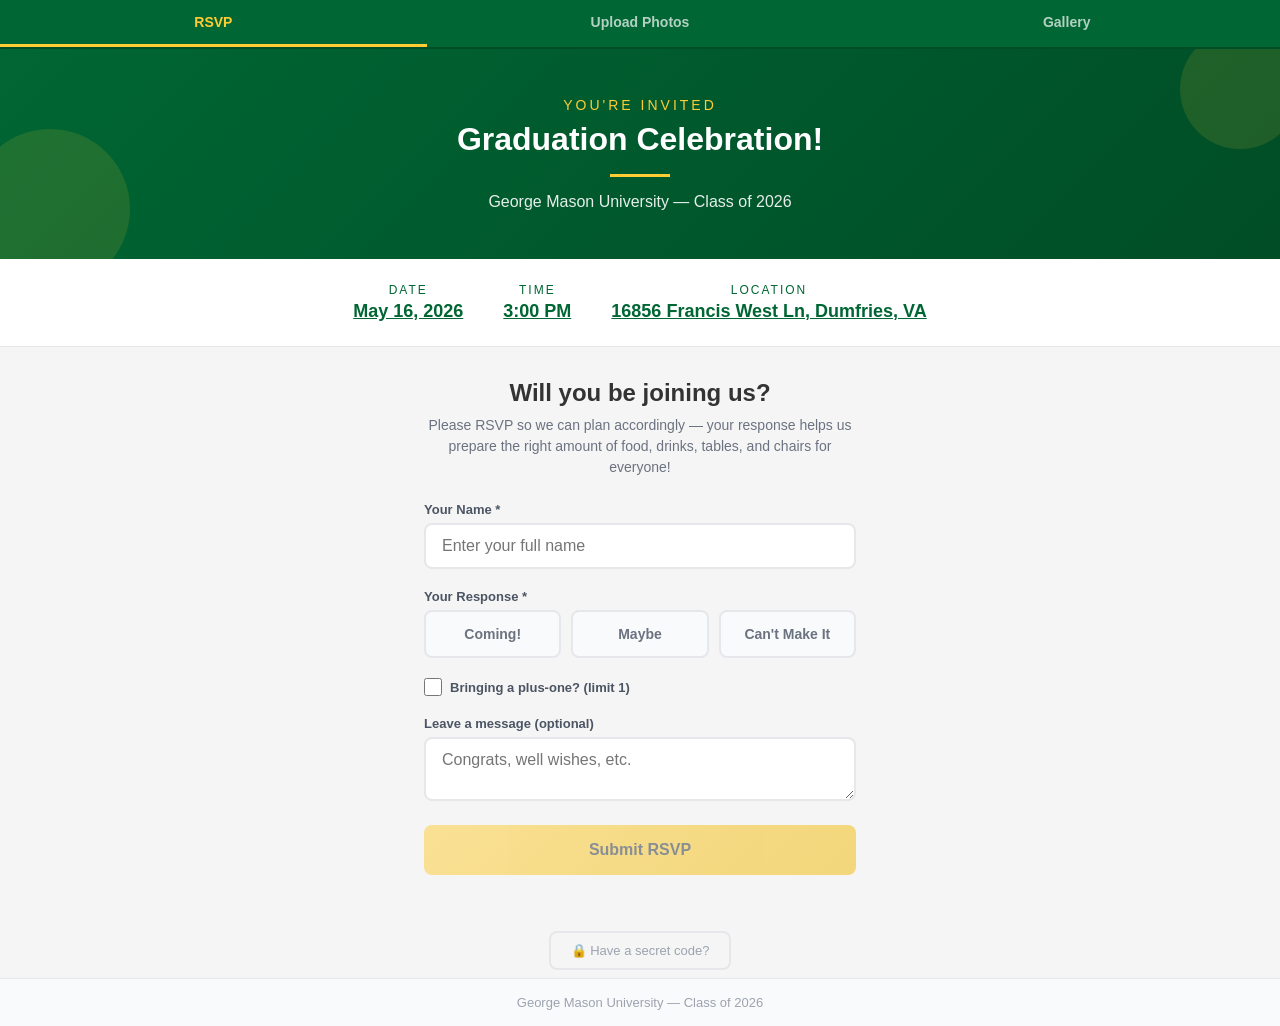
==== commit 7ccbe1a6: "feat: add calendar download (.ics) on date/time click" ====
--- a/public/index.html
+++ b/public/index.html
@@ -32,17 +32,46 @@
     <div class="event-details">
       <div>
         <p class="detail-label">Date</p>
-        <p class="detail-value">May 16, 2026</p>
+        <p class="detail-value"><a href="#" id="add-to-calendar" style="color:var(--gmu-green);text-decoration:underline;cursor:pointer;">May 16, 2026</a></p>
       </div>
       <div>
         <p class="detail-label">Time</p>
-        <p class="detail-value">3:00 PM</p>
+        <p class="detail-value"><a href="#" class="calendar-link" style="color:var(--gmu-green);text-decoration:underline;cursor:pointer;">3:00 PM</a></p>
       </div>
       <div>
         <p class="detail-label">Location</p>
         <p class="detail-value"><a href="https://www.google.com/maps/search/?api=1&query=16856+Francis+West+Ln+Dumfries+VA+22026" target="_blank" rel="noopener" style="color:var(--gmu-green);text-decoration:underline;">16856 Francis West Ln, Dumfries, VA</a></p>
       </div>
     </div>
+    <script>
+      (function() {
+        var ics = [
+          "BEGIN:VCALENDAR",
+          "VERSION:2.0",
+          "BEGIN:VEVENT",
+          "DTSTART:20260516T190000Z",
+          "DTEND:20260516T230000Z",
+          "SUMMARY:Graduation Celebration - George Mason University",
+          "LOCATION:16856 Francis West Ln\\, Dumfries\\, VA 22026",
+          "DESCRIPTION:Graduation party for GMU Class of 2026!",
+          "END:VEVENT",
+          "END:VCALENDAR"
+        ].join("\r\n");
+        function download() {
+          var blob = new Blob([ics], { type: "text/calendar" });
+          var url = URL.createObjectURL(blob);
+          var a = document.createElement("a");
+          a.href = url;
+          a.download = "graduation-party.ics";
+          document.body.appendChild(a);
+          a.click();
+          document.body.removeChild(a);
+          URL.revokeObjectURL(url);
+        }
+        document.getElementById("add-to-calendar").addEventListener("click", function(e) { e.preventDefault(); download(); });
+        document.querySelector(".calendar-link").addEventListener("click", function(e) { e.preventDefault(); download(); });
+      })();
+    </script>
 
     <!-- RSVP Form -->
     <div id="rsvp-form" class="form-container">
